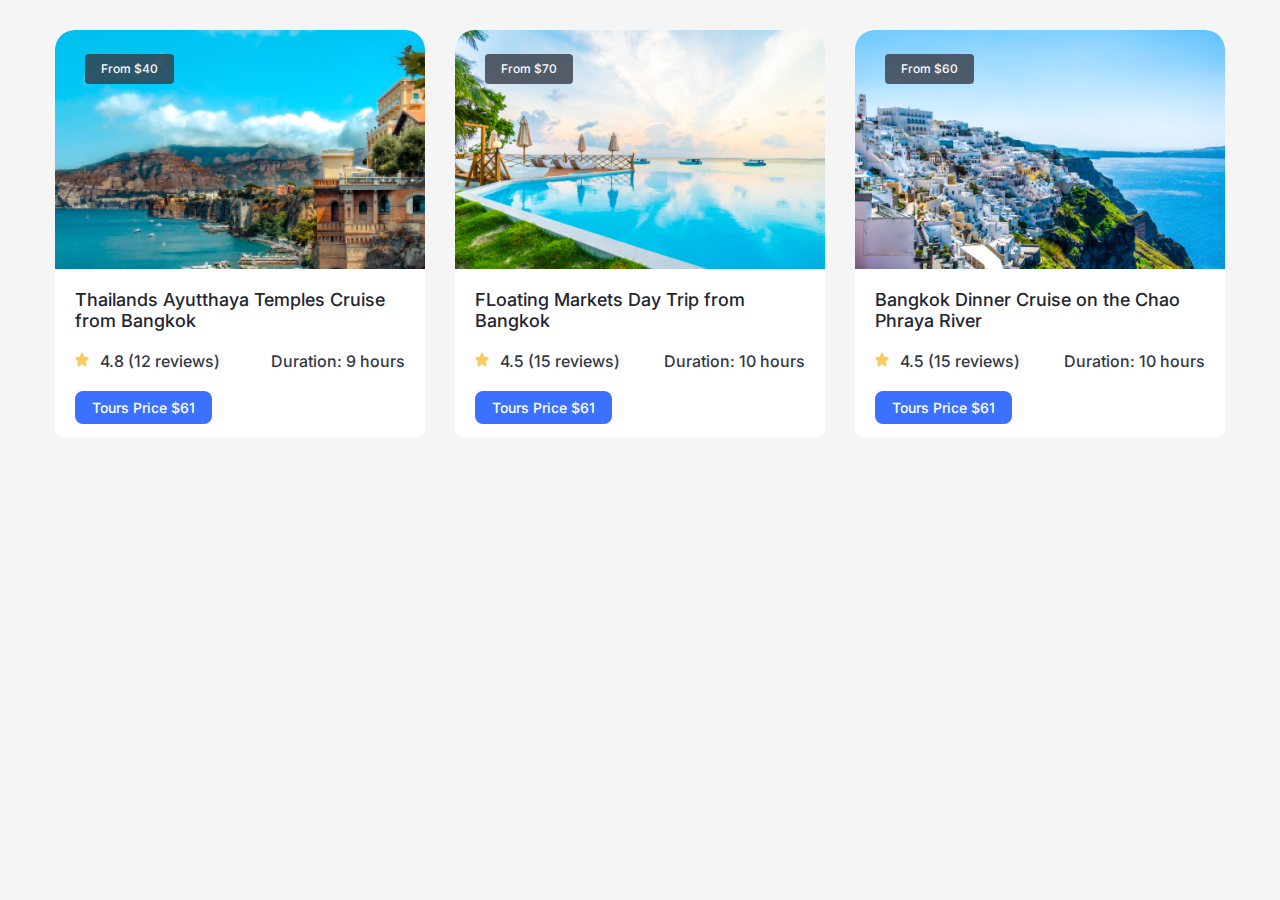
==== index.html @ 80fc8228 "#0 Inint project" ====
<!DOCTYPE html>
<html lang="en">
  <head>
    <meta charset="UTF-8" />
    <meta name="viewport" content="width=device-width, initial-scale=1.0" />
    <title>HTML CSS MASTER</title>
    <link rel="preconnect" href="https://fonts.googleapis.com" />
    <link rel="preconnect" href="https://fonts.gstatic.com" crossorigin />
    <link href="https://fonts.googleapis.com/css2?family=Inter:wght@100..900&amp;display=swap" rel="stylesheet" />
    <link rel="stylesheet" href="./app.css" />
    <link rel="stylesheet" href="./main.css" />
  </head>
  <body>
    <div class="tour-list-container">
      <div class="tour-list">
        <div class="tour">
          <div class="tour-top">
            <img class="tour-image" src="./images/img1.png" alt="bali" />
            <span class="tour-price">From $40</span>
          </div>
          <div class="tour-content">
            <h3 class="tour-title">Thailands Ayutthaya Temples Cruise from Bangkok</h3>
            <div class="tour-rating">
              <div class="tour-review">
                <div class="tour-star">
                  <img src="./images/star.png" alt="tour-rating" />
                </div>
                <div class="tour-review-count">
                  <span>4.8 (12 reviews)</span>
                </div>
              </div>
              <span class="tour-duration">Duration: 9 hours</span>
            </div>
            <a class="tour-button" href="#" target="_blank" rel="noopener noreferrer">Tours Price $61</a>
          </div>
        </div>
        <div class="tour">
          <div class="tour-top">
            <img class="tour-image" src="./images/img2.png" alt="bali" />
            <span class="tour-price">From $70</span>
          </div>
          <div class="tour-content">
            <h3 class="tour-title">FLoating Markets Day Trip from Bangkok</h3>
            <div class="tour-rating">
              <div class="tour-review">
                <div class="tour-star">
                  <img src="./images/star.png" alt="tour-rating" />
                </div>
                <div class="tour-review-count">
                  <span>4.5 (15 reviews)</span>
                </div>
              </div>
              <span class="tour-duration">Duration: 10 hours</span>
            </div>
            <a class="tour-button" href="#" target="_blank" rel="noopener noreferrer">Tours Price $61</a>
          </div>
        </div>
        <div class="tour">
          <div class="tour-top">
            <img class="tour-image" src="./images/img3.png" alt="bali" />
            <span class="tour-price">From $60</span>
          </div>
          <div class="tour-content">
            <h3 class="tour-title">Bangkok Dinner Cruise on the Chao Phraya River</h3>
            <div class="tour-rating">
              <div class="tour-review">
                <div class="tour-star">
                  <img src="./images/star.png" alt="tour-rating" />
                </div>
                <div class="tour-review-count">
                  <span>4.5 (15 reviews)</span>
                </div>
              </div>
              <span class="tour-duration">Duration: 10 hours</span>
            </div>
            <a class="tour-button" href="#" target="_blank" rel="noopener noreferrer">Tours Price $61</a>
          </div>
        </div>
      </div>
    </div>
  </body>
</html>
---- app.css ----
* {
  margin: 0;
  padding: 0;
  border: 0;
  box-sizing: border-box;
}

body {
  font-family: "Inter", sans-serif;
  font-optical-sizing: auto;
  font-weight: 500;
  font-style: normal;
  background-color: #f5f5f5;
}

.tour {
  width: 370px;
  height: auto;
  /* height: 420px; */
  background-color: white;
  /* border: 5px solid bisque;
  padding: 10px; */
}

.tour-content {
  padding: 20px 20px 14px;
}

.tour-title {
  margin-bottom: 10px;
  color: #23262f;
  font-weight: 500;
  font-size: 18px;
  /* line-height: 28px; */
  line-height: 1.556S;
}

.tour-rating {
  margin-bottom: 20px;
}

.tour-review-count,
.tour-duration {
  color: #353945;
}

.tour-button {
  display: inline-block;
  font-size: 14px;
  font-weight: 500;
  color: white;
  padding: 8px 17px;
  background-color: #3B71FE;
  text-decoration: none;
  border-radius: 8px;
  line-height: 17px;
}

.text {
  min-width: 100px;
  max-width: 200px;
  display: inline-block;
}
---- main.css ----
* {
  margin: 0;
  padding: 0;
  border: 0;
  box-sizing: border-box;
}

body {
  font-family: "Inter", sans-serif;
  font-optical-sizing: auto;
  font-weight: 500;
  font-style: normal;
  background-color: #f5f5f5;
  padding: 30px 0;
}

.tour-list-container {
  width: 100%;
  max-width: 1170px;
  margin: 0 auto;
}

.tour-list {
  /* margin-left: -30px; */
  display: flex;
  /* flex-direction: row; */
  align-items: stretch;
  flex-wrap: wrap;
  /* column-gap: 30px;
  row-gap: 30px; */
  gap: 30px 30px;
}

.tour {
  width: calc(33.33% - 20px);
  background-color: white;
  border-radius: 20px 20px 10px 10px;
  /* margin-left: 30px;
  margin-bottom: 30px; */
}

.tour-content {
  padding: 20px 20px 14px;
}

.tour-title {
  margin-bottom: 20px;
  color: #23262f;
  font-weight: 500;
  font-size: 18px;
  line-height: 1.556S;
  /* white-space: nowrap; */
  display:-webkit-box;
  -webkit-line-clamp: 2;
  -webkit-box-orient: vertical;
  overflow: hidden;
  text-overflow: ellipsis;
  word-break: break-word;
}

.tour-rating {
  margin-bottom: 20px;
  display: flex;
  justify-content: space-between;
  align-items: center;
}

.tour-review {
  display: flex;
  align-items: center;
  column-gap: 11px;
}


.tour-review-count,
.tour-duration {
  color: #353945;
}

.tour-button {
  display: inline-block;
  font-size: 14px;
  font-weight: 500;
  color: white;
  padding: 8px 17px;
  background-color: #3B71FE;
  text-decoration: none;
  border-radius: 8px;
  line-height: 17px;
}

.tour-image {
  border-radius: 20px 20px 0 0;
  width: 100%;
  height: 239px;
  object-fit: cover;
  display: block;
}

.tour-top {
  position: relative;
}

.tour-price {
  position: absolute;
  display: inline-block;
  top: 24px;
  left: 30px;
  font-size: 12px;
  font-weight: 500;
  background-color: rgb(53, 57, 69, 0.8);
  color: #fcfcfd;
  padding: 5px 16px;
  line-height: 20px;
  border-radius: 4px;
}
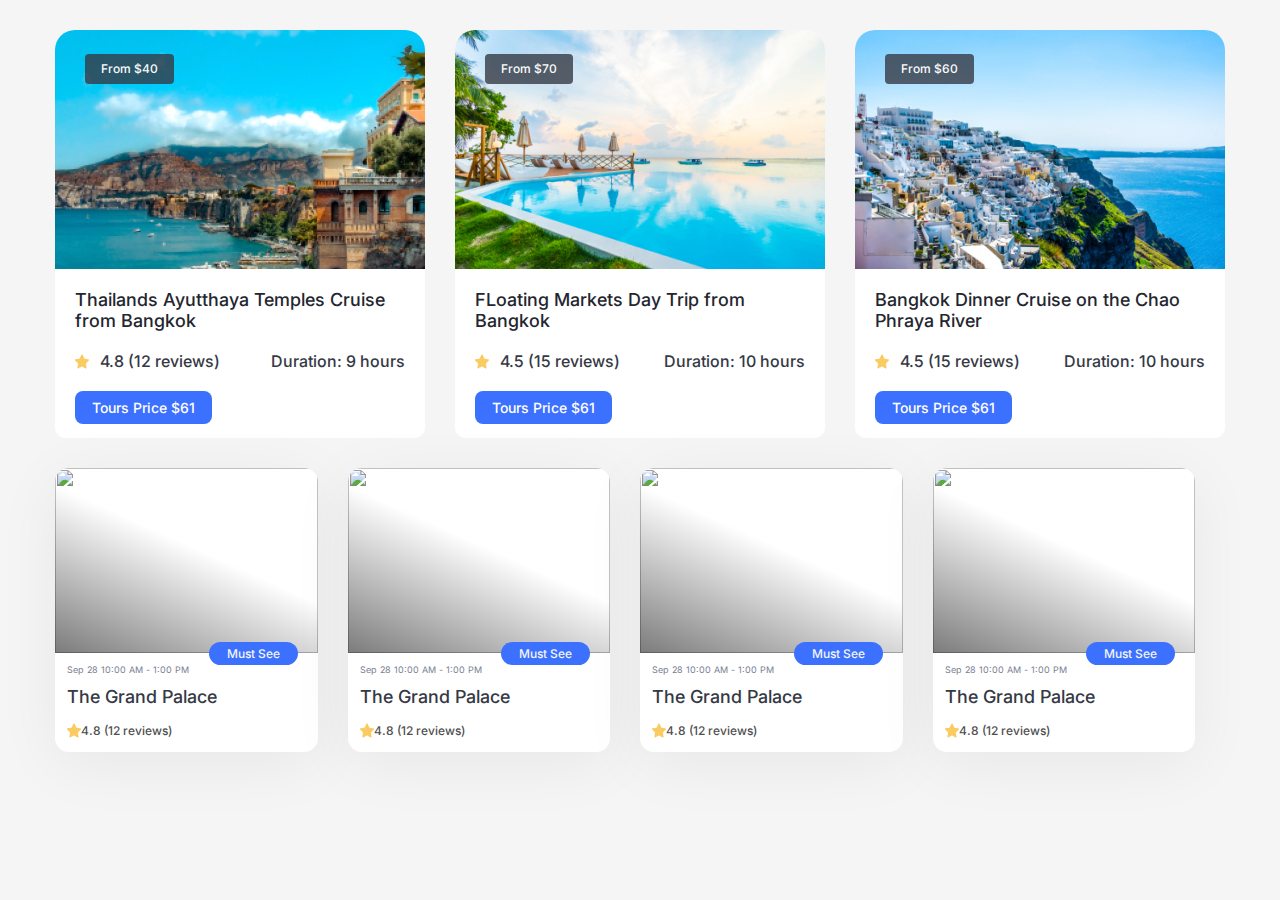
==== commit 2964cf8c: "#2 add popular-list" ====
--- a/index.html
+++ b/index.html
@@ -1,82 +1,96 @@
 <!DOCTYPE html>
 <html lang="en">
   <head>
-    <meta charset="UTF-8" />
-    <meta name="viewport" content="width=device-width, initial-scale=1.0" />
+    <meta charset="UTF-8">
+    <meta name="viewport" content="width=device-width, initial-scale=1.0">
     <title>HTML CSS MASTER</title>
-    <link rel="preconnect" href="https://fonts.googleapis.com" />
-    <link rel="preconnect" href="https://fonts.gstatic.com" crossorigin />
-    <link href="https://fonts.googleapis.com/css2?family=Inter:wght@100..900&amp;display=swap" rel="stylesheet" />
-    <link rel="stylesheet" href="./app.css" />
-    <link rel="stylesheet" href="./main.css" />
+    <link rel="preconnect" href="https://fonts.googleapis.com">
+    <link rel="preconnect" href="https://fonts.gstatic.com" crossorigin>
+    <link href="https://fonts.googleapis.com/css2?family=Inter:wght@100..900&amp;display=swap" rel="stylesheet">
+    <link rel="stylesheet" href="./app.css">
+    <link rel="stylesheet" href="./main.css">
+    <link rel="stylesheet" href="./styles/popular.css">
   </head>
   <body>
     <div class="tour-list-container">
       <div class="tour-list">
         <div class="tour">
-          <div class="tour-top">
-            <img class="tour-image" src="./images/img1.png" alt="bali" />
-            <span class="tour-price">From $40</span>
-          </div>
+          <div class="tour-top"><img class="tour-image" src="./images/img1.png" alt="bali"/><span class="tour-price">From $40</span></div>
           <div class="tour-content">
             <h3 class="tour-title">Thailands Ayutthaya Temples Cruise from Bangkok</h3>
             <div class="tour-rating">
               <div class="tour-review">
-                <div class="tour-star">
-                  <img src="./images/star.png" alt="tour-rating" />
-                </div>
-                <div class="tour-review-count">
-                  <span>4.8 (12 reviews)</span>
-                </div>
-              </div>
-              <span class="tour-duration">Duration: 9 hours</span>
-            </div>
-            <a class="tour-button" href="#" target="_blank" rel="noopener noreferrer">Tours Price $61</a>
+                <div class="tour-star"><img src="./images/star.png" alt="tour-rating"/></div>
+                <div class="tour-review-count"><span>4.8 (12 reviews)</span></div>
+              </div><span class="tour-duration">Duration: 9 hours</span>
+            </div><a class="tour-button" href="#" target="_blank" rel="noopener noreferrer">Tours Price $61</a>
           </div>
         </div>
         <div class="tour">
-          <div class="tour-top">
-            <img class="tour-image" src="./images/img2.png" alt="bali" />
-            <span class="tour-price">From $70</span>
-          </div>
+          <div class="tour-top"><img class="tour-image" src="./images/img2.png" alt="bali"/><span class="tour-price">From $70</span></div>
           <div class="tour-content">
             <h3 class="tour-title">FLoating Markets Day Trip from Bangkok</h3>
             <div class="tour-rating">
               <div class="tour-review">
-                <div class="tour-star">
-                  <img src="./images/star.png" alt="tour-rating" />
-                </div>
-                <div class="tour-review-count">
-                  <span>4.5 (15 reviews)</span>
-                </div>
-              </div>
-              <span class="tour-duration">Duration: 10 hours</span>
-            </div>
-            <a class="tour-button" href="#" target="_blank" rel="noopener noreferrer">Tours Price $61</a>
+                <div class="tour-star"><img src="./images/star.png" alt="tour-rating"/></div>
+                <div class="tour-review-count"><span>4.5 (15 reviews)</span></div>
+              </div><span class="tour-duration">Duration: 10 hours</span>
+            </div><a class="tour-button" href="#" target="_blank" rel="noopener noreferrer">Tours Price $61</a>
           </div>
         </div>
         <div class="tour">
-          <div class="tour-top">
-            <img class="tour-image" src="./images/img3.png" alt="bali" />
-            <span class="tour-price">From $60</span>
-          </div>
+          <div class="tour-top"><img class="tour-image" src="./images/img3.png" alt="bali"/><span class="tour-price">From $60</span></div>
           <div class="tour-content">
             <h3 class="tour-title">Bangkok Dinner Cruise on the Chao Phraya River</h3>
             <div class="tour-rating">
               <div class="tour-review">
-                <div class="tour-star">
-                  <img src="./images/star.png" alt="tour-rating" />
-                </div>
-                <div class="tour-review-count">
-                  <span>4.5 (15 reviews)</span>
-                </div>
-              </div>
-              <span class="tour-duration">Duration: 10 hours</span>
-            </div>
-            <a class="tour-button" href="#" target="_blank" rel="noopener noreferrer">Tours Price $61</a>
+                <div class="tour-star"><img src="./images/star.png" alt="tour-rating"/></div>
+                <div class="tour-review-count"><span>4.5 (15 reviews)</span></div>
+              </div><span class="tour-duration">Duration: 10 hours</span>
+            </div><a class="tour-button" href="#" target="_blank" rel="noopener noreferrer">Tours Price $61</a>
+          </div>
+        </div>
+      </div>
+    </div>
+    <div class="container">
+      <div class="popular-list">
+        <div class="popular-item">
+          <div class="popular-image">
+            <div class="popular-overlay"></div><img class="popular-img" src="https://images.unsplash.com/photo-1717889887785-f0528abb55c6?w=500&amp;auto=format&amp;fit=crop&amp;q=60&amp;ixlib=rb-4.0.3&amp;ixid=M3wxMjA3fDB8MHx0b3BpYy1mZWVkfDM1fEZ6bzN6dU9ITjZ3fHxlbnwwfHx8fHw%3D" alt=""/><span class="popular-laber">Must See</span>
+          </div>
+          <div class="popular-content"><span class="popular-time">Sep 28 10:00 AM - 1:00 PM</span>
+            <h3 class="popular-title">The Grand Palace</h3>
+            <div class="popular-review"><img src="./images/star.png" alt="tour-rating"/><span>4.8 (12 reviews)</span></div>
+          </div>
+        </div>
+        <div class="popular-item">
+          <div class="popular-image">
+            <div class="popular-overlay"></div><img class="popular-img" src="https://images.unsplash.com/photo-1717889887785-f0528abb55c6?w=500&amp;auto=format&amp;fit=crop&amp;q=60&amp;ixlib=rb-4.0.3&amp;ixid=M3wxMjA3fDB8MHx0b3BpYy1mZWVkfDM1fEZ6bzN6dU9ITjZ3fHxlbnwwfHx8fHw%3D" alt=""/><span class="popular-laber">Must See</span>
+          </div>
+          <div class="popular-content"><span class="popular-time">Sep 28 10:00 AM - 1:00 PM</span>
+            <h3 class="popular-title">The Grand Palace</h3>
+            <div class="popular-review"><img src="./images/star.png" alt="tour-rating"/><span>4.8 (12 reviews)</span></div>
+          </div>
+        </div>
+        <div class="popular-item">
+          <div class="popular-image">
+            <div class="popular-overlay"></div><img class="popular-img" src="https://images.unsplash.com/photo-1717889887785-f0528abb55c6?w=500&amp;auto=format&amp;fit=crop&amp;q=60&amp;ixlib=rb-4.0.3&amp;ixid=M3wxMjA3fDB8MHx0b3BpYy1mZWVkfDM1fEZ6bzN6dU9ITjZ3fHxlbnwwfHx8fHw%3D" alt=""/><span class="popular-laber">Must See</span>
+          </div>
+          <div class="popular-content"><span class="popular-time">Sep 28 10:00 AM - 1:00 PM</span>
+            <h3 class="popular-title">The Grand Palace</h3>
+            <div class="popular-review"><img src="./images/star.png" alt="tour-rating"/><span>4.8 (12 reviews)</span></div>
+          </div>
+        </div>
+        <div class="popular-item">
+          <div class="popular-image">
+            <div class="popular-overlay"></div><img class="popular-img" src="https://images.unsplash.com/photo-1717889887785-f0528abb55c6?w=500&amp;auto=format&amp;fit=crop&amp;q=60&amp;ixlib=rb-4.0.3&amp;ixid=M3wxMjA3fDB8MHx0b3BpYy1mZWVkfDM1fEZ6bzN6dU9ITjZ3fHxlbnwwfHx8fHw%3D" alt=""/><span class="popular-laber">Must See</span>
+          </div>
+          <div class="popular-content"><span class="popular-time">Sep 28 10:00 AM - 1:00 PM</span>
+            <h3 class="popular-title">The Grand Palace</h3>
+            <div class="popular-review"><img src="./images/star.png" alt="tour-rating"/><span>4.8 (12 reviews)</span></div>
           </div>
         </div>
       </div>
     </div>
   </body>
-</html>
+</html>--- a/main.css
+++ b/main.css
@@ -11,13 +11,19 @@
   font-weight: 500;
   font-style: normal;
   background-color: #f5f5f5;
-  padding: 30px 0;
+  padding: 30px 24px;
+}
+
+img {
+  display: block;
+  max-width: 100%;
+  object-fit: cover;
 }
 
 .tour-list-container {
   width: 100%;
   max-width: 1170px;
-  margin: 0 auto;
+  margin: 0 auto 30px;
 }
 
 .tour-list {
@@ -91,10 +97,7 @@
 
 .tour-image {
   border-radius: 20px 20px 0 0;
-  width: 100%;
   height: 239px;
-  object-fit: cover;
-  display: block;
 }
 
 .tour-top {
@@ -114,3 +117,40 @@
   line-height: 20px;
   border-radius: 4px;
 }
+
+/* @media screen and (min-width: breakpoints) */
+/* @media screen and (min-width: 320px){} */
+
+/* @media screen and (max-width: breakpoints -0.02px) */
+/* @media screen and (max-width: 1023.98px){} */
+
+/* @media screen and (min-width: breakpoints) and (max-width: breakpooints){} */
+
+@media screen and (max-width: 767.68px) {
+  .tour-list {
+    row-gap: 20px;
+  }
+  .tour {
+    width: 100%;
+  }
+  .tour-title {
+    font-size: 16px;
+    margin-bottom: 12px;
+  }
+  .tour-button,
+  .tour-rating {
+    font-size: 12px;
+  }
+  .tour-content {
+    padding: 17px 17px 9px;
+  }
+  .tour-image {
+    height: 211px;
+  }
+}
+
+@media screen and (min-width: 767.7px) and (max-width: 1023.68px) {
+  .tour {
+    width: calc(50% - 20px);
+  }
+}
--- a/styles/popular.css
+++ b/styles/popular.css
@@ -0,0 +1,85 @@
+
+.container {
+  width: 100%;
+  max-width: 1170px;
+  margin: 0 auto;
+}
+
+.popular-list {
+  display: flex;
+  flex-wrap: wrap;
+  gap: 30px 30px;
+}
+
+.popular-item {
+  width: calc(25% - 30px);
+  background-color: #ffffff;
+  box-shadow: 0px 12px 64px rgba(0, 0, 0, 0.06);
+  border-radius: 14px;
+}
+
+.popular-image {
+  height: 185px;
+  position: relative;
+}
+
+.popular-img {
+  width: 100%;
+  height: 100%;
+  border-radius: 14px 14px 0 0;
+}
+
+.popular-laber {
+  position: absolute;
+  right: 20px;
+  bottom: -11.5px;
+  font-weight: 500;
+  font-size: 12px;
+  line-height: 15px;
+  display: inline-block;
+  color: #f4f5f6;
+  background-color: #3b71fe;
+  border-radius: 30px;
+  padding: 4px 18px;
+}
+
+.popular-content {
+  padding: 11px 12px;
+}
+
+.popular-time {
+  font-weight: 400;
+  font-size: 9px;
+  line-height: 11px;
+  color: #777e91;
+  margin-bottom: 8px;
+  display: block;
+}
+
+.popular-title {
+  font-size: 18px;
+  line-height: 28px;
+  color: #353945;
+  font-weight: 500;
+  margin-bottom: 9px;
+}
+
+.popular-review {
+  display: flex;
+  align-items: center;
+  font-size: 12px;
+  line-height: 175%;
+  color: #4f4f4f;
+}
+
+.popular-overlay {
+  width: 100%;
+  height: 100%;
+  background: linear-gradient(24.19deg, rgba(4, 4, 4, 0.52) 0.23%, rgba(4, 4, 4, 0) 55.52% );
+  position: absolute;
+  top: 0;
+  left: 0;
+  width: 100%;
+  height: 100%;
+  border-radius: 14px 14px 0 0;
+}
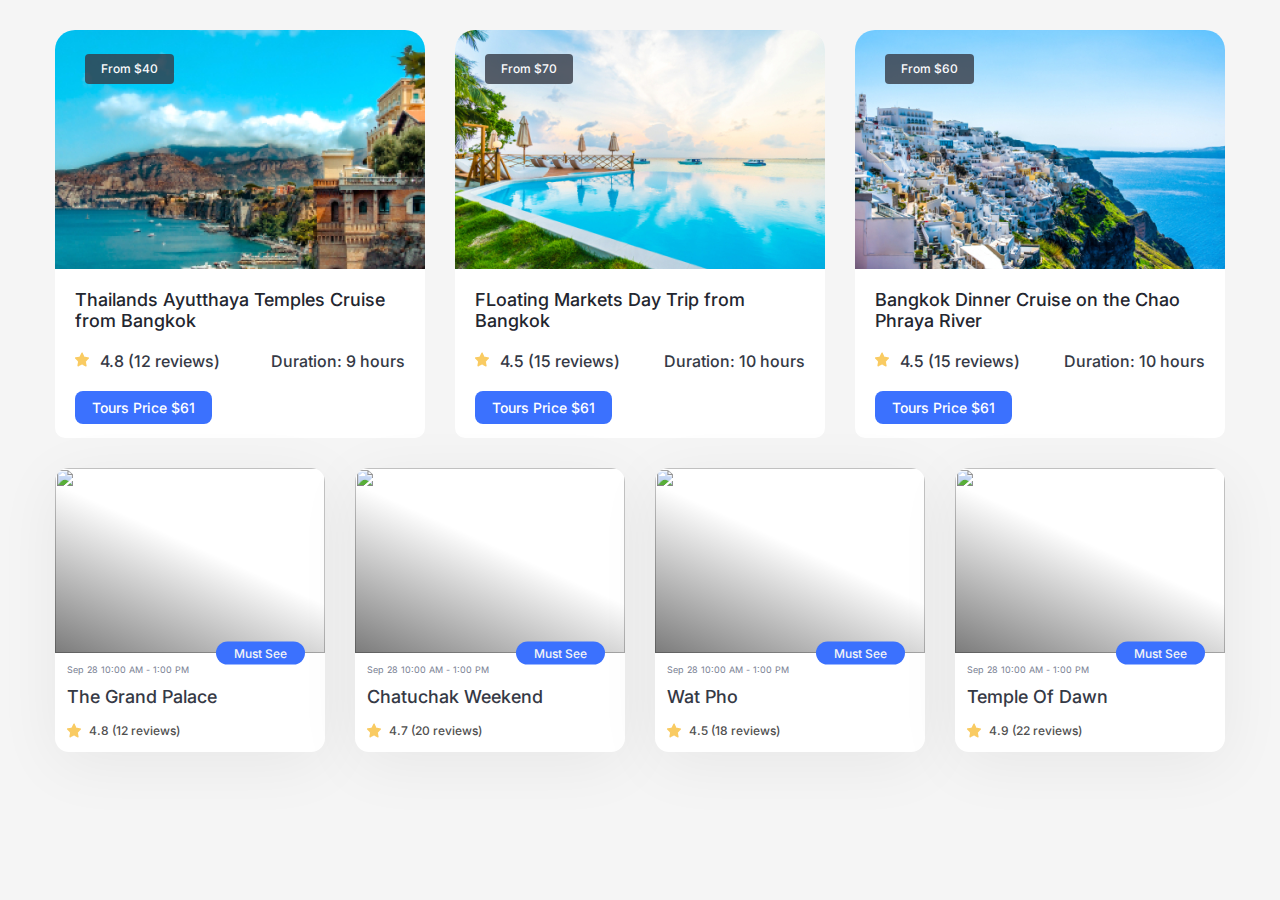
==== commit bfa2d9c7: "#3 add popular-list responsive" ====
--- a/index.html
+++ b/index.html
@@ -1,53 +1,59 @@
 <!DOCTYPE html>
 <html lang="en">
   <head>
-    <meta charset="UTF-8">
-    <meta name="viewport" content="width=device-width, initial-scale=1.0">
+    <meta charset="UTF-8" />
+    <meta name="viewport" content="width=device-width, initial-scale=1.0" />
     <title>HTML CSS MASTER</title>
-    <link rel="preconnect" href="https://fonts.googleapis.com">
-    <link rel="preconnect" href="https://fonts.gstatic.com" crossorigin>
-    <link href="https://fonts.googleapis.com/css2?family=Inter:wght@100..900&amp;display=swap" rel="stylesheet">
-    <link rel="stylesheet" href="./app.css">
-    <link rel="stylesheet" href="./main.css">
-    <link rel="stylesheet" href="./styles/popular.css">
+    <link rel="preconnect" href="https://fonts.googleapis.com" />
+    <link rel="preconnect" href="https://fonts.gstatic.com" crossorigin />
+    <link href="https://fonts.googleapis.com/css2?family=Inter:wght@100..900&amp;display=swap" rel="stylesheet" />
+    <link rel="stylesheet" href="./app.css" />
+    <link rel="stylesheet" href="./main.css" />
+    <link rel="stylesheet" href="./styles/popular.css" />
   </head>
   <body>
     <div class="tour-list-container">
       <div class="tour-list">
         <div class="tour">
-          <div class="tour-top"><img class="tour-image" src="./images/img1.png" alt="bali"/><span class="tour-price">From $40</span></div>
+          <div class="tour-top"><img class="tour-image" src="./images/img1.png" alt="bali" /><span class="tour-price">From $40</span></div>
           <div class="tour-content">
             <h3 class="tour-title">Thailands Ayutthaya Temples Cruise from Bangkok</h3>
             <div class="tour-rating">
               <div class="tour-review">
-                <div class="tour-star"><img src="./images/star.png" alt="tour-rating"/></div>
+                <div class="tour-star"><img src="./images/star.png" alt="tour-rating" /></div>
                 <div class="tour-review-count"><span>4.8 (12 reviews)</span></div>
-              </div><span class="tour-duration">Duration: 9 hours</span>
-            </div><a class="tour-button" href="#" target="_blank" rel="noopener noreferrer">Tours Price $61</a>
+              </div>
+              <span class="tour-duration">Duration: 9 hours</span>
+            </div>
+            <a class="tour-button" href="#" target="_blank" rel="noopener noreferrer">Tours Price $61</a>
           </div>
         </div>
         <div class="tour">
-          <div class="tour-top"><img class="tour-image" src="./images/img2.png" alt="bali"/><span class="tour-price">From $70</span></div>
+          <div class="tour-top"><img class="tour-image" src="./images/img2.png" alt="bali" /><span class="tour-price">From $70</span></div>
           <div class="tour-content">
             <h3 class="tour-title">FLoating Markets Day Trip from Bangkok</h3>
             <div class="tour-rating">
               <div class="tour-review">
-                <div class="tour-star"><img src="./images/star.png" alt="tour-rating"/></div>
+                <div class="tour-star"><img src="./images/star.png" alt="tour-rating" /></div>
                 <div class="tour-review-count"><span>4.5 (15 reviews)</span></div>
-              </div><span class="tour-duration">Duration: 10 hours</span>
-            </div><a class="tour-button" href="#" target="_blank" rel="noopener noreferrer">Tours Price $61</a>
+              </div>
+              <span class="tour-duration">Duration: 10 hours</span>
+            </div>
+            <a class="tour-button" href="#" target="_blank" rel="noopener noreferrer">Tours Price $61</a>
           </div>
         </div>
         <div class="tour">
-          <div class="tour-top"><img class="tour-image" src="./images/img3.png" alt="bali"/><span class="tour-price">From $60</span></div>
+          <div class="tour-top"><img class="tour-image" src="./images/img3.png" alt="bali" /><span class="tour-price">From $60</span></div>
           <div class="tour-content">
             <h3 class="tour-title">Bangkok Dinner Cruise on the Chao Phraya River</h3>
             <div class="tour-rating">
               <div class="tour-review">
-                <div class="tour-star"><img src="./images/star.png" alt="tour-rating"/></div>
+                <div class="tour-star"><img src="./images/star.png" alt="tour-rating" /></div>
                 <div class="tour-review-count"><span>4.5 (15 reviews)</span></div>
-              </div><span class="tour-duration">Duration: 10 hours</span>
-            </div><a class="tour-button" href="#" target="_blank" rel="noopener noreferrer">Tours Price $61</a>
+              </div>
+              <span class="tour-duration">Duration: 10 hours</span>
+            </div>
+            <a class="tour-button" href="#" target="_blank" rel="noopener noreferrer">Tours Price $61</a>
           </div>
         </div>
       </div>
@@ -55,42 +61,66 @@
     <div class="container">
       <div class="popular-list">
         <div class="popular-item">
-          <div class="popular-image">
-            <div class="popular-overlay"></div><img class="popular-img" src="https://images.unsplash.com/photo-1717889887785-f0528abb55c6?w=500&amp;auto=format&amp;fit=crop&amp;q=60&amp;ixlib=rb-4.0.3&amp;ixid=M3wxMjA3fDB8MHx0b3BpYy1mZWVkfDM1fEZ6bzN6dU9ITjZ3fHxlbnwwfHx8fHw%3D" alt=""/><span class="popular-laber">Must See</span>
+          <div class="popular-top">
+            <div class="popular-overlay"></div>
+            <img
+              class="popular-image"
+              src="https://images.unsplash.com/photo-1717889887785-f0528abb55c6?w=500&amp;auto=format&amp;fit=crop&amp;q=60&amp;ixlib=rb-4.0.3&amp;ixid=M3wxMjA3fDB8MHx0b3BpYy1mZWVkfDM1fEZ6bzN6dU9ITjZ3fHxlbnwwfHx8fHw%3D"
+              alt=""
+            /><span class="popular-laber">Must See</span>
           </div>
-          <div class="popular-content"><span class="popular-time">Sep 28 10:00 AM - 1:00 PM</span>
+          <div class="popular-content">
+            <span class="popular-time">Sep 28 10:00 AM - 1:00 PM</span>
             <h3 class="popular-title">The Grand Palace</h3>
-            <div class="popular-review"><img src="./images/star.png" alt="tour-rating"/><span>4.8 (12 reviews)</span></div>
+            <div class="popular-review"><img src="./images/star.png" alt="popular-rating" /><span>4.8 (12 reviews)</span></div>
           </div>
         </div>
         <div class="popular-item">
-          <div class="popular-image">
-            <div class="popular-overlay"></div><img class="popular-img" src="https://images.unsplash.com/photo-1717889887785-f0528abb55c6?w=500&amp;auto=format&amp;fit=crop&amp;q=60&amp;ixlib=rb-4.0.3&amp;ixid=M3wxMjA3fDB8MHx0b3BpYy1mZWVkfDM1fEZ6bzN6dU9ITjZ3fHxlbnwwfHx8fHw%3D" alt=""/><span class="popular-laber">Must See</span>
+          <div class="popular-top">
+            <div class="popular-overlay"></div>
+            <img
+              class="popular-image"
+              src="https://images.unsplash.com/photo-1691113199489-0d53a2e6f2d6?w=500&amp;auto=format&amp;fit=crop&amp;q=60&amp;ixlib=rb-4.0.3&amp;ixid=M3wxMjA3fDB8MHx0b3BpYy1mZWVkfDE0N3xGem8zenVPSE42d3x8ZW58MHx8fHx8"
+              alt=""
+            /><span class="popular-laber">Must See</span>
           </div>
-          <div class="popular-content"><span class="popular-time">Sep 28 10:00 AM - 1:00 PM</span>
-            <h3 class="popular-title">The Grand Palace</h3>
-            <div class="popular-review"><img src="./images/star.png" alt="tour-rating"/><span>4.8 (12 reviews)</span></div>
+          <div class="popular-content">
+            <span class="popular-time">Sep 28 10:00 AM - 1:00 PM</span>
+            <h3 class="popular-title">Chatuchak Weekend</h3>
+            <div class="popular-review"><img src="./images/star.png" alt="popular-rating" /><span>4.7 (20 reviews)</span></div>
           </div>
         </div>
         <div class="popular-item">
-          <div class="popular-image">
-            <div class="popular-overlay"></div><img class="popular-img" src="https://images.unsplash.com/photo-1717889887785-f0528abb55c6?w=500&amp;auto=format&amp;fit=crop&amp;q=60&amp;ixlib=rb-4.0.3&amp;ixid=M3wxMjA3fDB8MHx0b3BpYy1mZWVkfDM1fEZ6bzN6dU9ITjZ3fHxlbnwwfHx8fHw%3D" alt=""/><span class="popular-laber">Must See</span>
+          <div class="popular-top">
+            <div class="popular-overlay"></div>
+            <img
+              class="popular-image"
+              src="https://images.unsplash.com/photo-1717444255955-d34c2ddfbb69?q=80&amp;w=2070&amp;auto=format&amp;fit=crop&amp;ixlib=rb-4.0.3&amp;ixid=M3wxMjA3fDB8MHxwaG90by1wYWdlfHx8fGVufDB8fHx8fA%3D%3D"
+              alt=""
+            /><span class="popular-laber">Must See</span>
           </div>
-          <div class="popular-content"><span class="popular-time">Sep 28 10:00 AM - 1:00 PM</span>
-            <h3 class="popular-title">The Grand Palace</h3>
-            <div class="popular-review"><img src="./images/star.png" alt="tour-rating"/><span>4.8 (12 reviews)</span></div>
+          <div class="popular-content">
+            <span class="popular-time">Sep 28 10:00 AM - 1:00 PM</span>
+            <h3 class="popular-title">Wat Pho</h3>
+            <div class="popular-review"><img src="./images/star.png" alt="popular-rating" /><span>4.5 (18 reviews)</span></div>
           </div>
         </div>
         <div class="popular-item">
-          <div class="popular-image">
-            <div class="popular-overlay"></div><img class="popular-img" src="https://images.unsplash.com/photo-1717889887785-f0528abb55c6?w=500&amp;auto=format&amp;fit=crop&amp;q=60&amp;ixlib=rb-4.0.3&amp;ixid=M3wxMjA3fDB8MHx0b3BpYy1mZWVkfDM1fEZ6bzN6dU9ITjZ3fHxlbnwwfHx8fHw%3D" alt=""/><span class="popular-laber">Must See</span>
+          <div class="popular-top">
+            <div class="popular-overlay"></div>
+            <img
+              class="popular-image"
+              src="https://images.unsplash.com/photo-1516630355374-b6969734cad5?q=80&amp;w=2070&amp;auto=format&amp;fit=crop&amp;ixlib=rb-4.0.3&amp;ixid=M3wxMjA3fDB8MHxwaG90by1wYWdlfHx8fGVufDB8fHx8fA%3D%3D"
+              alt=""
+            /><span class="popular-laber">Must See</span>
           </div>
-          <div class="popular-content"><span class="popular-time">Sep 28 10:00 AM - 1:00 PM</span>
-            <h3 class="popular-title">The Grand Palace</h3>
-            <div class="popular-review"><img src="./images/star.png" alt="tour-rating"/><span>4.8 (12 reviews)</span></div>
+          <div class="popular-content">
+            <span class="popular-time">Sep 28 10:00 AM - 1:00 PM</span>
+            <h3 class="popular-title">Temple Of Dawn</h3>
+            <div class="popular-review"><img src="./images/star.png" alt="popular-rating" /><span>4.9 (22 reviews)</span></div>
           </div>
         </div>
       </div>
     </div>
   </body>
-</html>+</html>
--- a/main.css
+++ b/main.css
@@ -12,12 +12,6 @@
   font-style: normal;
   background-color: #f5f5f5;
   padding: 30px 24px;
-}
-
-img {
-  display: block;
-  max-width: 100%;
-  object-fit: cover;
 }
 
 .tour-list-container {
@@ -98,6 +92,9 @@
 .tour-image {
   border-radius: 20px 20px 0 0;
   height: 239px;
+  width: 100%;
+  object-fit: cover;
+  display: block;
 }
 
 .tour-top {
--- a/styles/popular.css
+++ b/styles/popular.css
@@ -12,35 +12,41 @@
 }
 
 .popular-item {
-  width: calc(25% - 30px);
+  width: calc(25% - 22.5px);
   background-color: #ffffff;
   box-shadow: 0px 12px 64px rgba(0, 0, 0, 0.06);
   border-radius: 14px;
 }
 
-.popular-image {
+.popular-top {
   height: 185px;
   position: relative;
 }
 
-.popular-img {
+.popular-image {
+  border-radius: 14px 14px 0 0;
+  height: 100%;
   width: 100%;
-  height: 100%;
-  border-radius: 14px 14px 0 0;
+  object-fit: cover;
+  display: block;
 }
 
 .popular-laber {
   position: absolute;
   right: 20px;
-  bottom: -11.5px;
+  bottom: 0;
   font-weight: 500;
   font-size: 12px;
   line-height: 15px;
-  display: inline-block;
+  display: inline-flex;
+  justify-content: center;
+  align-items: center;
   color: #f4f5f6;
   background-color: #3b71fe;
   border-radius: 30px;
   padding: 4px 18px;
+  /* transform: translateX(20px) translateY(50%); */
+  transform: translate(0, 50%);
 }
 
 .popular-content {
@@ -70,6 +76,7 @@
   font-size: 12px;
   line-height: 175%;
   color: #4f4f4f;
+  column-gap: 8px;
 }
 
 .popular-overlay {
@@ -83,3 +90,16 @@
   height: 100%;
   border-radius: 14px 14px 0 0;
 }
+
+@media screen and (max-width: 1023.68px) {
+  .popular-item {
+    width: calc(50% - 30px);
+    margin-bottom: 30px;
+  }
+}
+
+@media screen and (max-width: 767.68px) {
+  .popular-item {
+    width: 100%;
+  }
+}
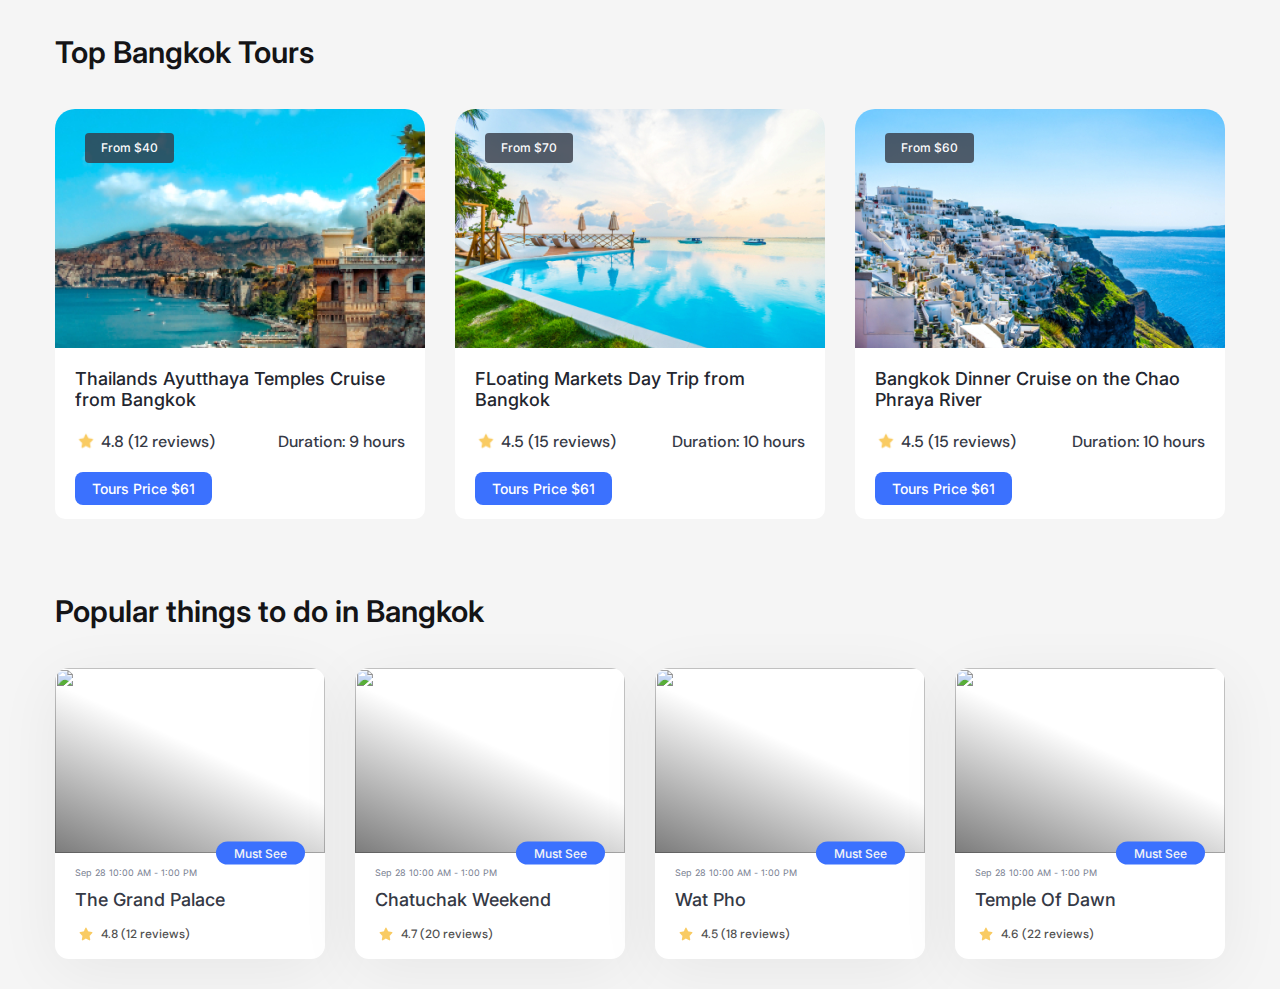
==== commit 64cf2cec: "#4 add grid for tours and popular" ====
--- a/index.html
+++ b/index.html
@@ -1,126 +1,97 @@
 <!DOCTYPE html>
 <html lang="en">
   <head>
-    <meta charset="UTF-8" />
-    <meta name="viewport" content="width=device-width, initial-scale=1.0" />
+    <meta charset="UTF-8">
+    <meta name="viewport" content="width=device-width, initial-scale=1.0">
     <title>HTML CSS MASTER</title>
-    <link rel="preconnect" href="https://fonts.googleapis.com" />
-    <link rel="preconnect" href="https://fonts.gstatic.com" crossorigin />
-    <link href="https://fonts.googleapis.com/css2?family=Inter:wght@100..900&amp;display=swap" rel="stylesheet" />
-    <link rel="stylesheet" href="./app.css" />
-    <link rel="stylesheet" href="./main.css" />
-    <link rel="stylesheet" href="./styles/popular.css" />
+    <link rel="preconnect" href="https://fonts.googleapis.com">
+    <link rel="preconnect" href="https://fonts.gstatic.com" crossorigin>
+    <link href="https://fonts.googleapis.com/css2?family=Inter:wght@100..900&amp;display=swap" rel="stylesheet">
+    <link href="https://fonts.googleapis.com/css2?family=DM+Sans:opsz,wght@9..40,500&amp;display=swap" rel="stylesheet">
+    <link rel="stylesheet" href="./styles/popular.css">
+    <link rel="stylesheet" href="./main.css">
   </head>
   <body>
-    <div class="tour-list-container">
-      <div class="tour-list">
-        <div class="tour">
-          <div class="tour-top"><img class="tour-image" src="./images/img1.png" alt="bali" /><span class="tour-price">From $40</span></div>
-          <div class="tour-content">
-            <h3 class="tour-title">Thailands Ayutthaya Temples Cruise from Bangkok</h3>
-            <div class="tour-rating">
-              <div class="tour-review">
-                <div class="tour-star"><img src="./images/star.png" alt="tour-rating" /></div>
-                <div class="tour-review-count"><span>4.8 (12 reviews)</span></div>
-              </div>
-              <span class="tour-duration">Duration: 9 hours</span>
+    <section class="tours">
+      <div class="container">
+        <h2 class="heading">Top Bangkok Tours</h2>
+        <div class="tour-list">
+          <div class="tour-item">
+            <div class="tour-background"><img class="tour-image" src="./images/img1.png" alt="bali"/><span class="tour-price">From $40</span></div>
+            <div class="tour-content">
+              <h3 class="tour-title">Thailands Ayutthaya Temples Cruise from Bangkok</h3>
+              <div class="tour-rating">
+                <div class="tour-review"><img class="tour-star" src="./images/star.png" alt="tour-rating"/><span class="tour-review-count">4.8 (12 reviews)</span></div><span class="tour-duration">Duration: 9 hours</span>
+              </div><a class="tour-button" href="#" target="_blank" rel="noopener noreferrer">Tours Price $61</a>
             </div>
-            <a class="tour-button" href="#" target="_blank" rel="noopener noreferrer">Tours Price $61</a>
           </div>
-        </div>
-        <div class="tour">
-          <div class="tour-top"><img class="tour-image" src="./images/img2.png" alt="bali" /><span class="tour-price">From $70</span></div>
-          <div class="tour-content">
-            <h3 class="tour-title">FLoating Markets Day Trip from Bangkok</h3>
-            <div class="tour-rating">
-              <div class="tour-review">
-                <div class="tour-star"><img src="./images/star.png" alt="tour-rating" /></div>
-                <div class="tour-review-count"><span>4.5 (15 reviews)</span></div>
-              </div>
-              <span class="tour-duration">Duration: 10 hours</span>
+          <div class="tour-item">
+            <div class="tour-background"><img class="tour-image" src="./images/img2.png" alt="bali"/><span class="tour-price">From $70</span></div>
+            <div class="tour-content">
+              <h3 class="tour-title">FLoating Markets Day Trip from Bangkok</h3>
+              <div class="tour-rating">
+                <div class="tour-review"><img class="tour-star" src="./images/star.png" alt="tour-rating"/><span class="tour-review-count">4.5 (15 reviews)</span></div><span class="tour-duration">Duration: 10 hours</span>
+              </div><a class="tour-button" href="#" target="_blank" rel="noopener noreferrer">Tours Price $61</a>
             </div>
-            <a class="tour-button" href="#" target="_blank" rel="noopener noreferrer">Tours Price $61</a>
           </div>
-        </div>
-        <div class="tour">
-          <div class="tour-top"><img class="tour-image" src="./images/img3.png" alt="bali" /><span class="tour-price">From $60</span></div>
-          <div class="tour-content">
-            <h3 class="tour-title">Bangkok Dinner Cruise on the Chao Phraya River</h3>
-            <div class="tour-rating">
-              <div class="tour-review">
-                <div class="tour-star"><img src="./images/star.png" alt="tour-rating" /></div>
-                <div class="tour-review-count"><span>4.5 (15 reviews)</span></div>
-              </div>
-              <span class="tour-duration">Duration: 10 hours</span>
+          <div class="tour-item">
+            <div class="tour-background"><img class="tour-image" src="./images/img3.png" alt="bali"/><span class="tour-price">From $60</span></div>
+            <div class="tour-content">
+              <h3 class="tour-title">Bangkok Dinner Cruise on the Chao Phraya River</h3>
+              <div class="tour-rating">
+                <div class="tour-review"><img class="tour-star" src="./images/star.png" alt="tour-rating"/><span class="tour-review-count">4.5 (15 reviews)</span></div><span class="tour-duration">Duration: 10 hours</span>
+              </div><a class="tour-button" href="#" target="_blank" rel="noopener noreferrer">Tours Price $61</a>
             </div>
-            <a class="tour-button" href="#" target="_blank" rel="noopener noreferrer">Tours Price $61</a>
           </div>
         </div>
       </div>
-    </div>
-    <div class="container">
-      <div class="popular-list">
-        <div class="popular-item">
-          <div class="popular-top">
-            <div class="popular-overlay"></div>
-            <img
-              class="popular-image"
-              src="https://images.unsplash.com/photo-1717889887785-f0528abb55c6?w=500&amp;auto=format&amp;fit=crop&amp;q=60&amp;ixlib=rb-4.0.3&amp;ixid=M3wxMjA3fDB8MHx0b3BpYy1mZWVkfDM1fEZ6bzN6dU9ITjZ3fHxlbnwwfHx8fHw%3D"
-              alt=""
-            /><span class="popular-laber">Must See</span>
+    </section>
+    <section class="popular-things">
+      <div class="container">
+        <h2 class="heading">Popular things to do in Bangkok</h2>
+        <div class="popular-list">
+          <div class="popular-item">
+            <div class="popular-background">
+              <div class="popular-overlay"></div><img class="popular-image" src="https://images.unsplash.com/photo-1717889887785-f0528abb55c6?w=500&amp;auto=format&amp;fit=crop&amp;q=60&amp;ixlib=rb-4.0.3&amp;ixid=M3wxMjA3fDB8MHx0b3BpYy1mZWVkfDM1fEZ6bzN6dU9ITjZ3fHxlbnwwfHx8fHw%3D" alt=""/><span class="popular-laber">Must See</span>
+            </div>
+            <div class="popular-content">
+              <time class="popular-time">Sep 28 10:00 AM - 1:00 PM</time>
+              <h3 class="popular-title">The Grand Palace</h3>
+              <div class="popular-review"><img class="popular-star" src="./images/star.png" alt="popular-rating"/><span class="popular-review-count">4.8 (12 reviews)</span></div>
+            </div>
           </div>
-          <div class="popular-content">
-            <span class="popular-time">Sep 28 10:00 AM - 1:00 PM</span>
-            <h3 class="popular-title">The Grand Palace</h3>
-            <div class="popular-review"><img src="./images/star.png" alt="popular-rating" /><span>4.8 (12 reviews)</span></div>
+          <div class="popular-item">
+            <div class="popular-background">
+              <div class="popular-overlay"></div><img class="popular-image" src="https://images.unsplash.com/photo-1691113199489-0d53a2e6f2d6?w=500&amp;auto=format&amp;fit=crop&amp;q=60&amp;ixlib=rb-4.0.3&amp;ixid=M3wxMjA3fDB8MHx0b3BpYy1mZWVkfDE0N3xGem8zenVPSE42d3x8ZW58MHx8fHx8" alt=""/><span class="popular-laber">Must See</span>
+            </div>
+            <div class="popular-content">
+              <time class="popular-time">Sep 28 10:00 AM - 1:00 PM</time>
+              <h3 class="popular-title">Chatuchak Weekend</h3>
+              <div class="popular-review"><img class="popular-star" src="./images/star.png" alt="popular-rating"/><span class="popular-review-count">4.7 (20 reviews)</span></div>
+            </div>
           </div>
-        </div>
-        <div class="popular-item">
-          <div class="popular-top">
-            <div class="popular-overlay"></div>
-            <img
-              class="popular-image"
-              src="https://images.unsplash.com/photo-1691113199489-0d53a2e6f2d6?w=500&amp;auto=format&amp;fit=crop&amp;q=60&amp;ixlib=rb-4.0.3&amp;ixid=M3wxMjA3fDB8MHx0b3BpYy1mZWVkfDE0N3xGem8zenVPSE42d3x8ZW58MHx8fHx8"
-              alt=""
-            /><span class="popular-laber">Must See</span>
+          <div class="popular-item">
+            <div class="popular-background">
+              <div class="popular-overlay"></div><img class="popular-image" src="https://images.unsplash.com/photo-1717444255955-d34c2ddfbb69?q=80&amp;w=2070&amp;auto=format&amp;fit=crop&amp;ixlib=rb-4.0.3&amp;ixid=M3wxMjA3fDB8MHxwaG90by1wYWdlfHx8fGVufDB8fHx8fA%3D%3D" alt=""/><span class="popular-laber">Must See</span>
+            </div>
+            <div class="popular-content">
+              <time class="popular-time">Sep 28 10:00 AM - 1:00 PM</time>
+              <h3 class="popular-title">Wat Pho</h3>
+              <div class="popular-review"><img class="popular-star" src="./images/star.png" alt="popular-rating"/><span class="popular-review-count">4.5 (18 reviews)</span></div>
+            </div>
           </div>
-          <div class="popular-content">
-            <span class="popular-time">Sep 28 10:00 AM - 1:00 PM</span>
-            <h3 class="popular-title">Chatuchak Weekend</h3>
-            <div class="popular-review"><img src="./images/star.png" alt="popular-rating" /><span>4.7 (20 reviews)</span></div>
-          </div>
-        </div>
-        <div class="popular-item">
-          <div class="popular-top">
-            <div class="popular-overlay"></div>
-            <img
-              class="popular-image"
-              src="https://images.unsplash.com/photo-1717444255955-d34c2ddfbb69?q=80&amp;w=2070&amp;auto=format&amp;fit=crop&amp;ixlib=rb-4.0.3&amp;ixid=M3wxMjA3fDB8MHxwaG90by1wYWdlfHx8fGVufDB8fHx8fA%3D%3D"
-              alt=""
-            /><span class="popular-laber">Must See</span>
-          </div>
-          <div class="popular-content">
-            <span class="popular-time">Sep 28 10:00 AM - 1:00 PM</span>
-            <h3 class="popular-title">Wat Pho</h3>
-            <div class="popular-review"><img src="./images/star.png" alt="popular-rating" /><span>4.5 (18 reviews)</span></div>
-          </div>
-        </div>
-        <div class="popular-item">
-          <div class="popular-top">
-            <div class="popular-overlay"></div>
-            <img
-              class="popular-image"
-              src="https://images.unsplash.com/photo-1516630355374-b6969734cad5?q=80&amp;w=2070&amp;auto=format&amp;fit=crop&amp;ixlib=rb-4.0.3&amp;ixid=M3wxMjA3fDB8MHxwaG90by1wYWdlfHx8fGVufDB8fHx8fA%3D%3D"
-              alt=""
-            /><span class="popular-laber">Must See</span>
-          </div>
-          <div class="popular-content">
-            <span class="popular-time">Sep 28 10:00 AM - 1:00 PM</span>
-            <h3 class="popular-title">Temple Of Dawn</h3>
-            <div class="popular-review"><img src="./images/star.png" alt="popular-rating" /><span>4.9 (22 reviews)</span></div>
+          <div class="popular-item">
+            <div class="popular-background">
+              <div class="popular-overlay"></div><img class="popular-image" src="https://images.unsplash.com/photo-1516630355374-b6969734cad5?q=80&amp;w=2070&amp;auto=format&amp;fit=crop&amp;ixlib=rb-4.0.3&amp;ixid=M3wxMjA3fDB8MHxwaG90by1wYWdlfHx8fGVufDB8fHx8fA%3D%3D" alt=""/><span class="popular-laber">Must See</span>
+            </div>
+            <div class="popular-content">
+              <time class="popular-time">Sep 28 10:00 AM - 1:00 PM</time>
+              <h3 class="popular-title">Temple Of Dawn</h3>
+              <div class="popular-review"><img class="popular-star" src="./images/star.png" alt="popular-rating"/><span class="popular-review-count">4.6 (22 reviews)</span></div>
+            </div>
           </div>
         </div>
       </div>
-    </div>
+    </section>
   </body>
-</html>
+</html>--- a/styles/popular.css
+++ b/styles/popular.css
@@ -1,30 +1,23 @@
-
-.container {
-  width: 100%;
-  max-width: 1170px;
-  margin: 0 auto;
-}
-
 .popular-list {
-  display: flex;
-  flex-wrap: wrap;
-  gap: 30px 30px;
+  gap: 30px;
+  display: grid;
+  --columns: 4;
+  grid-template-columns: repeat(var(--columns), 1fr);
 }
 
 .popular-item {
-  width: calc(25% - 22.5px);
   background-color: #ffffff;
   box-shadow: 0px 12px 64px rgba(0, 0, 0, 0.06);
   border-radius: 14px;
+  overflow: hidden;
 }
 
-.popular-top {
+.popular-background {
   height: 185px;
   position: relative;
 }
 
 .popular-image {
-  border-radius: 14px 14px 0 0;
   height: 100%;
   width: 100%;
   object-fit: cover;
@@ -32,41 +25,40 @@
 }
 
 .popular-laber {
+  color: var(--gray6);
+  background-color: var(--primary-color);
+  font-weight: 500;
+  font-size: 12px;
+  line-height: 15px;
   position: absolute;
   right: 20px;
   bottom: 0;
-  font-weight: 500;
-  font-size: 12px;
-  line-height: 15px;
   display: inline-flex;
   justify-content: center;
   align-items: center;
-  color: #f4f5f6;
-  background-color: #3b71fe;
-  border-radius: 30px;
+  border-radius: 100rem;
   padding: 4px 18px;
-  /* transform: translateX(20px) translateY(50%); */
-  transform: translate(0, 50%);
+  transform: translateY(50%);
 }
 
 .popular-content {
-  padding: 11px 12px;
+  padding: 14px 20px;
 }
 
 .popular-time {
+  color: var(--gray3);
   font-weight: 400;
   font-size: 9px;
   line-height: 11px;
-  color: #777e91;
   margin-bottom: 8px;
   display: block;
 }
 
 .popular-title {
+  color: var(--gray2);
+  font-weight: 500;
   font-size: 18px;
   line-height: 28px;
-  color: #353945;
-  font-weight: 500;
   margin-bottom: 9px;
 }
 
@@ -75,8 +67,9 @@
   align-items: center;
   font-size: 12px;
   line-height: 175%;
-  color: #4f4f4f;
-  column-gap: 8px;
+  color: var(--gray4f);
+  gap: 4px;
+  font-family: var(--sencondary-font);
 }
 
 .popular-overlay {
@@ -91,15 +84,21 @@
   border-radius: 14px 14px 0 0;
 }
 
-@media screen and (max-width: 1023.68px) {
-  .popular-item {
-    width: calc(50% - 30px);
-    margin-bottom: 30px;
+/* @media screen and (max-width: 1023.68px) {
+  .popular-list {
+    --columns: 2;
   }
 }
 
 @media screen and (max-width: 767.68px) {
+  .heading {
+    font-size: 18px;
+    margin-bottom: 30px;
+  }
+  .popular-list {
+    --columns: 1;
+  }
   .popular-item {
     width: 100%;
   }
-}
+} */
--- a/main.css
+++ b/main.css
@@ -5,8 +5,20 @@
   box-sizing: border-box;
 }
 
+:root {
+  --primary-color: #3b71fe;
+  --black-color: #141416;
+  --gray2: #353945;
+  --gray3: #777e90;
+  --gray4f: #4f4f4f;
+  --gray6: #f4f5f6;
+
+  --primary-font: "Inter", sans-serif;
+  --sencondary-font: "DM Sans", sans-serif;
+}
+
 body {
-  font-family: "Inter", sans-serif;
+  font-family: var(--primary-font);
   font-optical-sizing: auto;
   font-weight: 500;
   font-style: normal;
@@ -14,29 +26,41 @@
   padding: 30px 24px;
 }
 
-.tour-list-container {
+.heading {
+  color: var(--black-color);
+  font-weight: 600;
+  font-size: 30px;
+  margin-bottom: 34px;
+  line-height: 1.5;
+}
+
+.container {
   width: 100%;
   max-width: 1170px;
-  margin: 0 auto 30px;
+  margin: 0 auto;
+}
+
+.tours {
+  margin-bottom: 70px;
 }
 
 .tour-list {
-  /* margin-left: -30px; */
+  --columns: 3;
+  gap: 30px;
+  display: grid;
+  grid-template-columns: repeat(var(--columns), 1fr);
+  /* --gap: 30px;
+  --spacing: calc((var(--columns) - 1) * var(--gap) / (var(--columns)));
   display: flex;
-  /* flex-direction: row; */
   align-items: stretch;
   flex-wrap: wrap;
-  /* column-gap: 30px;
-  row-gap: 30px; */
-  gap: 30px 30px;
+  gap: var(--gap); */
 }
 
-.tour {
-  width: calc(33.33% - 20px);
-  background-color: white;
+.tour-item {
+  /* width: calc(100% / var(--columns) - var(--spacing)); */
+  background-color: #ffffff;
   border-radius: 20px 20px 10px 10px;
-  /* margin-left: 30px;
-  margin-bottom: 30px; */
 }
 
 .tour-content {
@@ -49,7 +73,6 @@
   font-weight: 500;
   font-size: 18px;
   line-height: 1.556S;
-  /* white-space: nowrap; */
   display:-webkit-box;
   -webkit-line-clamp: 2;
   -webkit-box-orient: vertical;
@@ -63,27 +86,31 @@
   display: flex;
   justify-content: space-between;
   align-items: center;
+  font-family: var(--sencondary-font);
 }
 
 .tour-review {
   display: flex;
   align-items: center;
-  column-gap: 11px;
+  gap: 4px;
 }
 
+.tour-star {
+  transform: scale(1.09);
+}
 
 .tour-review-count,
 .tour-duration {
-  color: #353945;
+  color: var(--gray2);
 }
 
 .tour-button {
   display: inline-block;
   font-size: 14px;
   font-weight: 500;
-  color: white;
+  color: #ffffff;
   padding: 8px 17px;
-  background-color: #3B71FE;
+  background-color: var(--primary-color);
   text-decoration: none;
   border-radius: 8px;
   line-height: 17px;
@@ -97,7 +124,7 @@
   display: block;
 }
 
-.tour-top {
+.tour-background {
   position: relative;
 }
 
@@ -115,19 +142,21 @@
   border-radius: 4px;
 }
 
-/* @media screen and (min-width: breakpoints) */
-/* @media screen and (min-width: 320px){} */
-
-/* @media screen and (max-width: breakpoints -0.02px) */
-/* @media screen and (max-width: 1023.98px){} */
-
-/* @media screen and (min-width: breakpoints) and (max-width: breakpooints){} */
-
 @media screen and (max-width: 767.68px) {
-  .tour-list {
+  .tours {
+    margin-bottom: 50px;
+  }
+  .heading {
+    font-size: 18px;
+    margin-bottom: 30px;
+  }
+  .tour-list,
+  .popular-list {
+    --columns: 1;
     row-gap: 20px;
   }
-  .tour {
+  .tour-item,
+  .popular-item {
     width: 100%;
   }
   .tour-title {
@@ -147,7 +176,8 @@
 }
 
 @media screen and (min-width: 767.7px) and (max-width: 1023.68px) {
-  .tour {
-    width: calc(50% - 20px);
+  .tour-list,
+  .popular-list {
+    --columns: 2;
   }
 }
